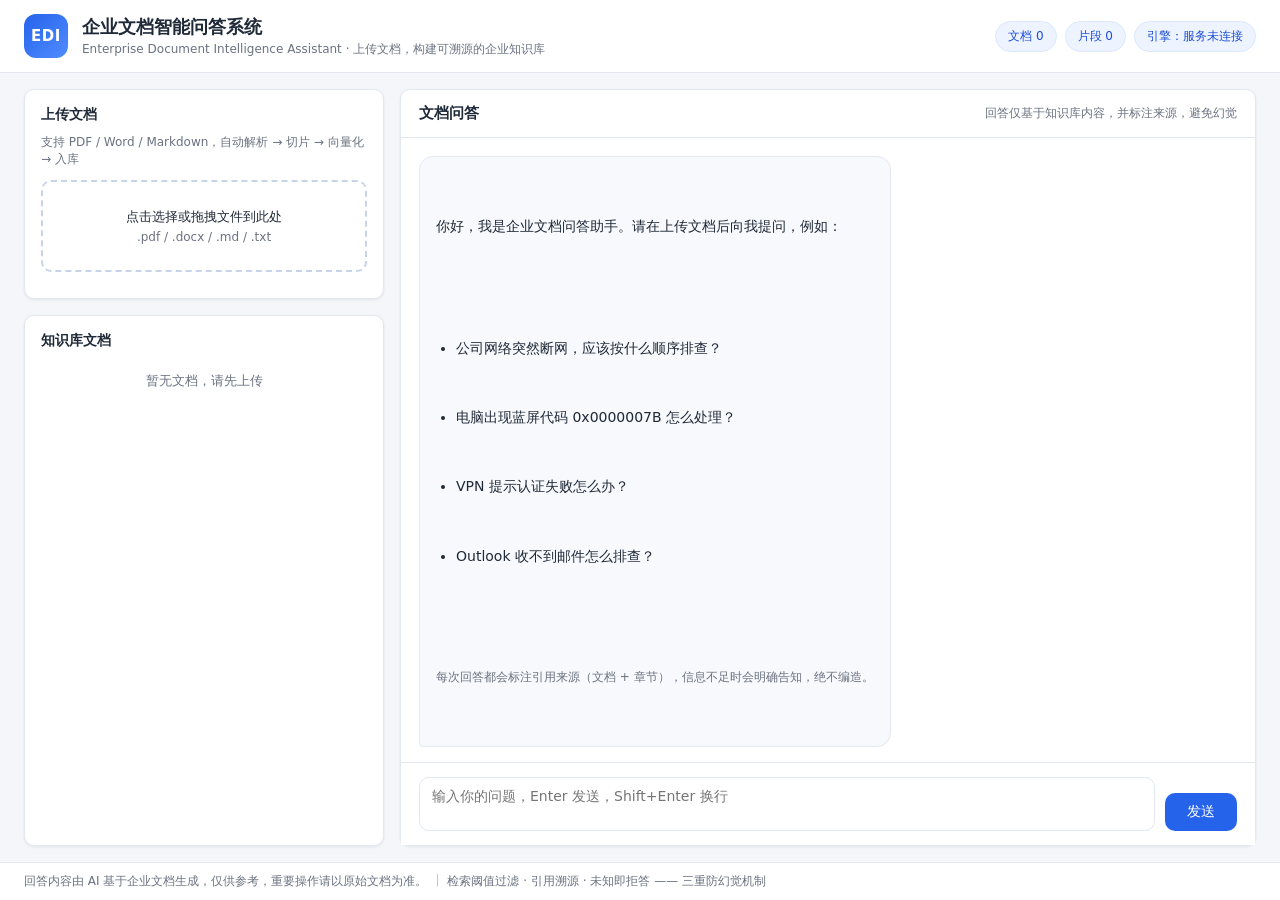
==== static/index.html @ 7032c1bd "Enterprise Document Intelligence Assistant 企业文档智能问答系统 - 上传 PDF/Word/Markdown，自动解析→切片→向量化→检索→AI回答 - 回" ====
<!DOCTYPE html>
<html lang="zh-CN">
<head>
  <meta charset="UTF-8" />
  <meta name="viewport" content="width=device-width, initial-scale=1.0" />
  <title>Enterprise Document Intelligence Assistant · 企业文档智能问答</title>
  <link rel="stylesheet" href="styles.css" />
</head>
<body>
  <header class="topbar">
    <div class="brand">
      <span class="logo">EDI</span>
      <div>
        <h1>企业文档智能问答系统</h1>
        <p class="subtitle">Enterprise Document Intelligence Assistant · 上传文档，构建可溯源的企业知识库</p>
      </div>
    </div>
    <div class="status-badges">
      <span class="badge" id="badge-docs" title="知识库中文档数量">文档 0</span>
      <span class="badge" id="badge-chunks" title="已切分的知识片段数量">片段 0</span>
      <span class="badge" id="badge-mode" title="当前回答引擎">引擎：离线演示</span>
    </div>
  </header>

  <main class="layout">
    <!-- 左侧：上传 + 文档管理 -->
    <aside class="sidebar">
      <section class="card upload-card">
        <h2>上传文档</h2>
        <p class="hint">支持 PDF / Word / Markdown，自动解析 → 切片 → 向量化 → 入库</p>
        <div class="dropzone" id="dropzone">
          <input type="file" id="file-input" multiple accept=".pdf,.docx,.doc,.md,.markdown,.txt" hidden />
          <div class="dz-inner">
            <strong>点击选择或拖拽文件到此处</strong>
            <span>.pdf / .docx / .md / .txt</span>
          </div>
        </div>
        <div id="upload-status" class="upload-status"></div>
      </section>

      <section class="card docs-card">
        <h2>知识库文档</h2>
        <ul id="doc-list" class="doc-list">
          <li class="empty">暂无文档，请先上传</li>
        </ul>
      </section>
    </aside>

    <!-- 右侧：对话 -->
    <section class="chat-area">
      <div class="chat-head">
        <h2>文档问答</h2>
        <span class="chat-tip">回答仅基于知识库内容，并标注来源，避免幻觉</span>
      </div>
      <div class="chat-scroll" id="chat-scroll">
        <div class="msg assistant intro">
          <div class="bubble">
            <p>你好，我是企业文档问答助手。请在上传文档后向我提问，例如：</p>
            <ul>
              <li>公司网络突然断网，应该按什么顺序排查？</li>
              <li>电脑出现蓝屏代码 0x0000007B 怎么处理？</li>
              <li>VPN 提示认证失败怎么办？</li>
              <li>Outlook 收不到邮件怎么排查？</li>
            </ul>
            <p class="tiny">每次回答都会标注引用来源（文档 + 章节），信息不足时会明确告知，绝不编造。</p>
          </div>
        </div>
      </div>
      <div class="composer">
        <textarea id="query-input" rows="2" placeholder="输入你的问题，Enter 发送，Shift+Enter 换行"></textarea>
        <button id="send-btn">发送</button>
      </div>
    </section>
  </main>

  <footer class="footer">
    <span>回答内容由 AI 基于企业文档生成，仅供参考，重要操作请以原始文档为准。</span>
    <span class="pipe">|</span>
    <span>检索阈值过滤 · 引用溯源 · 未知即拒答 —— 三重防幻觉机制</span>
  </footer>

  <script src="app.js"></script>
</body>
</html>
---- static/styles.css ----
/* Enterprise Document Intelligence Assistant —— 企业级简洁风格 */
:root {
  --primary: #2563eb;
  --primary-dark: #1d4ed8;
  --bg: #f4f6fa;
  --card: #ffffff;
  --border: #e3e8f0;
  --text: #1f2937;
  --text-2: #6b7280;
  --green: #16a34a;
  --red: #dc2626;
  --amber: #d97706;
  --radius: 10px;
  --shadow: 0 1px 3px rgba(16, 24, 40, .08);
}

* { box-sizing: border-box; margin: 0; padding: 0; }

html, body { height: 100%; }

body {
  font-family: "Segoe UI", "Microsoft YaHei", "PingFang SC", system-ui, sans-serif;
  background: var(--bg);
  color: var(--text);
  display: flex;
  flex-direction: column;
  min-height: 100vh;
}

/* ---------- 顶栏 ---------- */
.topbar {
  background: var(--card);
  border-bottom: 1px solid var(--border);
  padding: 14px 24px;
  display: flex;
  align-items: center;
  justify-content: space-between;
  gap: 16px;
  flex-wrap: wrap;
}
.brand { display: flex; align-items: center; gap: 14px; }
.logo {
  width: 44px; height: 44px; border-radius: 12px;
  background: linear-gradient(135deg, #2563eb, #4f8cff);
  color: #fff; font-weight: 700; font-size: 15px;
  display: flex; align-items: center; justify-content: center;
  letter-spacing: .5px;
}
.brand h1 { font-size: 18px; font-weight: 600; }
.brand .subtitle { font-size: 12px; color: var(--text-2); margin-top: 2px; }

.status-badges { display: flex; gap: 8px; flex-wrap: wrap; }
.badge {
  font-size: 12px; padding: 6px 12px; border-radius: 999px;
  background: #eef4ff; color: var(--primary-dark); border: 1px solid #dbe7ff;
  white-space: nowrap;
}

/* ---------- 布局 ---------- */
.layout {
  flex: 1;
  display: grid;
  grid-template-columns: 360px 1fr;
  gap: 16px;
  padding: 16px 24px;
  min-height: 0;
}

/* ---------- 卡片 ---------- */
.card {
  background: var(--card);
  border: 1px solid var(--border);
  border-radius: var(--radius);
  box-shadow: var(--shadow);
  padding: 16px;
}
.card h2 { font-size: 14px; font-weight: 600; margin-bottom: 10px; }
.hint { font-size: 12px; color: var(--text-2); margin-bottom: 12px; }

/* ---------- 上传 ---------- */
.sidebar { display: flex; flex-direction: column; gap: 16px; min-height: 0; }
.docs-card { flex: 1; display: flex; flex-direction: column; min-height: 0; }
.doc-list { list-style: none; overflow-y: auto; flex: 1; }
.doc-list .empty { color: var(--text-2); font-size: 13px; padding: 12px 0; text-align: center; }
.doc-item {
  display: flex; align-items: center; gap: 10px;
  padding: 10px 8px; border-bottom: 1px solid #f0f2f6; font-size: 13px;
}
.doc-item:last-child { border-bottom: none; }
.doc-icon {
  width: 32px; height: 32px; border-radius: 8px; flex-shrink: 0;
  display: flex; align-items: center; justify-content: center;
  font-size: 11px; font-weight: 700; color: #fff;
}
.doc-icon.pdf { background: #dc2626; }
.doc-icon.word { background: #2563eb; }
.doc-icon.md { background: #16a34a; }
.doc-icon.txt { background: #6b7280; }
.doc-info { flex: 1; min-width: 0; }
.doc-name { font-weight: 500; white-space: nowrap; overflow: hidden; text-overflow: ellipsis; }
.doc-meta { font-size: 11px; color: var(--text-2); }
.doc-del {
  border: none; background: none; color: #b0b7c3; cursor: pointer;
  font-size: 14px; padding: 4px 6px; border-radius: 6px;
}
.doc-del:hover { color: var(--red); background: #fef2f2; }

.dropzone {
  border: 2px dashed #c7d3e8; border-radius: var(--radius);
  padding: 26px 16px; text-align: center; cursor: pointer;
  transition: border-color .15s, background .15s;
}
.dropzone:hover, .dropzone.dragover { border-color: var(--primary); background: #f5f9ff; }
.dz-inner { display: flex; flex-direction: column; gap: 4px; }
.dz-inner strong { font-size: 13px; font-weight: 500; }
.dz-inner span { font-size: 12px; color: var(--text-2); }

.upload-status { margin-top: 10px; font-size: 12.5px; }
.upload-status .ok { color: var(--green); }
.upload-status .err { color: var(--red); }
.upload-status .pending { color: var(--amber); }

/* ---------- 对话区 ---------- */
.chat-area {
  display: flex; flex-direction: column; min-height: 0;
  background: var(--card); border: 1px solid var(--border);
  border-radius: var(--radius); box-shadow: var(--shadow);
}
.chat-head {
  padding: 14px 18px; border-bottom: 1px solid var(--border);
  display: flex; align-items: center; justify-content: space-between; gap: 12px; flex-wrap: wrap;
}
.chat-head h2 { font-size: 15px; }
.chat-tip { font-size: 12px; color: var(--text-2); }

.chat-scroll {
  flex: 1; overflow-y: auto; padding: 18px;
  display: flex; flex-direction: column; gap: 16px;
}

.msg { display: flex; }
.msg.user { justify-content: flex-end; }
.msg .bubble {
  max-width: 82%; padding: 12px 16px; border-radius: 14px;
  font-size: 14px; line-height: 1.65; white-space: pre-wrap; word-break: break-word;
}
.msg.user .bubble { background: var(--primary); color: #fff; border-bottom-right-radius: 4px; }
.msg.assistant .bubble { background: #f7f9fc; border: 1px solid var(--border); border-bottom-left-radius: 4px; }

.bubble ul { margin: 6px 0 0 20px; }
.tiny { font-size: 12px; color: var(--text-2); margin-top: 8px; }

/* 引用卡片 */
.citations { margin-top: 12px; display: flex; flex-direction: column; gap: 8px; }
.cite-title {
  font-size: 12px; color: var(--text-2); font-weight: 600;
  display: flex; align-items: center; gap: 6px;
}
.cite-card {
  border: 1px solid #e2e8f0; border-radius: 8px; padding: 10px 12px; background: #fff;
}
.cite-head { display: flex; align-items: center; gap: 8px; flex-wrap: wrap; }
.cite-doc { font-weight: 600; font-size: 13px; }
.tag {
  font-size: 10.5px; padding: 2px 8px; border-radius: 999px; font-weight: 600;
}
.tag.pdf { background: #fee2e2; color: #b91c1c; }
.tag.word { background: #dbeafe; color: #1d4ed8; }
.tag.md { background: #dcfce7; color: #15803d; }
.tag.txt { background: #f3f4f6; color: #374151; }
.cite-score { font-size: 11px; color: var(--text-2); margin-left: auto; }
.cite-sec { font-size: 12px; color: var(--text-2); margin-top: 4px; }
.cite-toggle {
  border: none; background: none; color: var(--primary); cursor: pointer;
  font-size: 12px; padding: 0; margin-top: 6px;
}
.cite-src {
  display: none; margin-top: 8px; padding: 8px 10px;
  background: #f8fafc; border-radius: 6px; font-size: 12px; color: #475569;
  max-height: 180px; overflow-y: auto; white-space: pre-wrap; word-break: break-word;
}
.cite-card.open .cite-src { display: block; }

/* 无依据回答样式 */
.msg.assistant.no-ground .bubble { border-color: #fde2e2; background: #fff8f8; }
.no-ground-note { color: #b91c1c; font-size: 12px; margin-top: 8px; }

/* 打字状态 */
.msg.assistant .bubble.typing::after {
  content: "…"; animation: blink 1s steps(2) infinite;
}
@keyframes blink { 50% { opacity: 0; } }

/* 输入区 */
.composer {
  display: flex; gap: 10px; padding: 14px 18px;
  border-top: 1px solid var(--border); background: #fff;
}
.composer textarea {
  flex: 1; resize: none; border: 1px solid var(--border); border-radius: 10px;
  padding: 10px 12px; font-size: 14px; font-family: inherit; outline: none;
  transition: border-color .15s;
}
.composer textarea:focus { border-color: var(--primary); }
#send-btn {
  align-self: flex-end; padding: 10px 22px; border: none; border-radius: 10px;
  background: var(--primary); color: #fff; font-size: 14px; cursor: pointer;
}
#send-btn:hover { background: var(--primary-dark); }
#send-btn:disabled { background: #9db9f0; cursor: not-allowed; }

/* ---------- 页脚 ---------- */
.footer {
  padding: 10px 24px; font-size: 12px; color: var(--text-2);
  border-top: 1px solid var(--border); background: var(--card);
  display: flex; gap: 8px; flex-wrap: wrap;
}
.pipe { opacity: .4; }

/* 响应式 */
@media (max-width: 900px) {
  .layout { grid-template-columns: 1fr; }
  .sidebar { max-height: 420px; }
  .msg .bubble { max-width: 95%; }
}
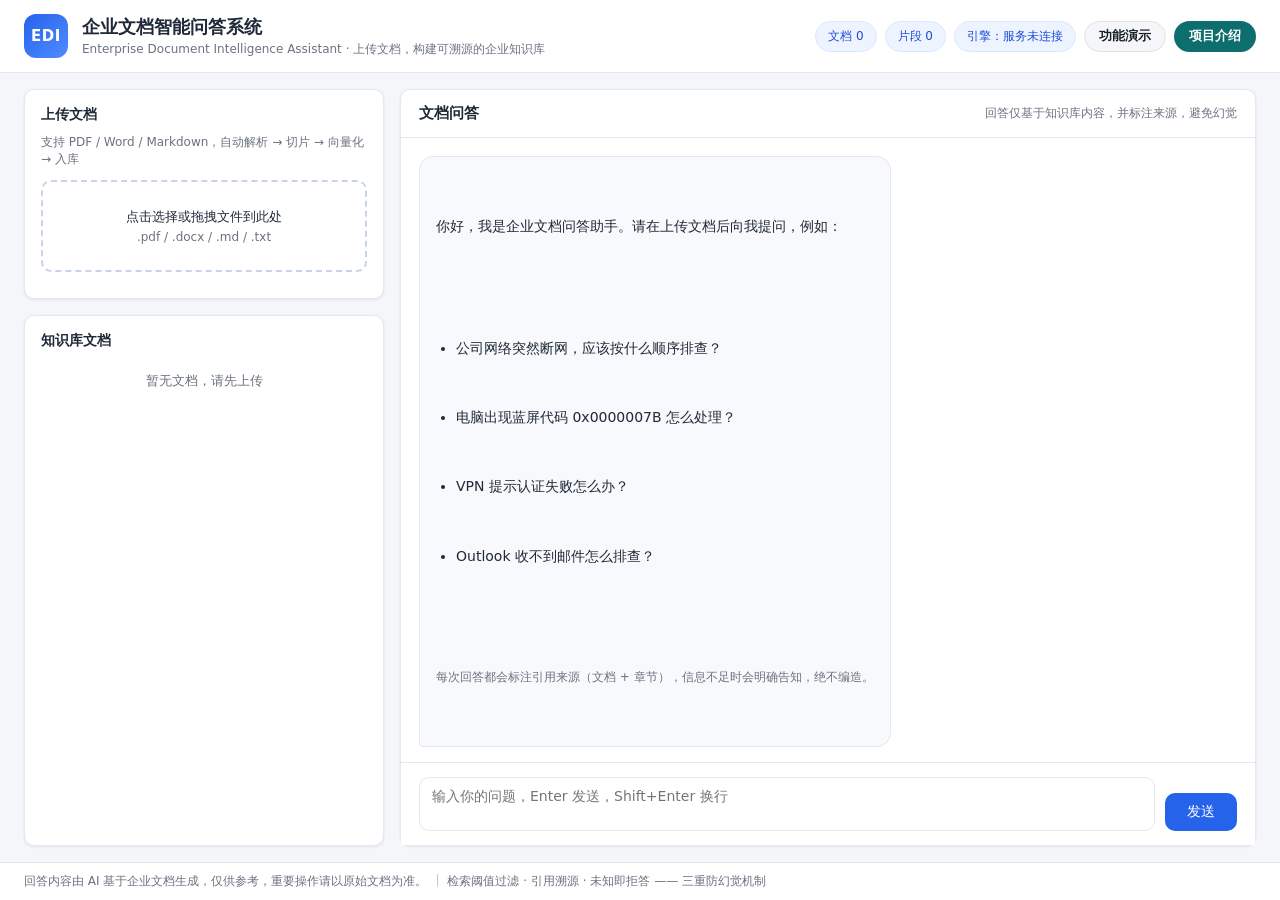
==== commit e5694c58: "feat: 展示页与功能页优化——工程加固章节 + 三页互通 showcase: 新增 04 工程加固章节（8 项企业级防御：引用编号一致/旧配置兼容/API容错/并发写锁/上传治理/演示页可删/阈值" ====
--- a/static/index.html
+++ b/static/index.html
@@ -5,6 +5,19 @@
   <meta name="viewport" content="width=device-width, initial-scale=1.0" />
   <title>Enterprise Document Intelligence Assistant · 企业文档智能问答</title>
   <link rel="stylesheet" href="styles.css" />
+  <style>
+    /* 互通按钮（保留原版式，仅新增入口） */
+    .topbar { gap: 12px; }
+    .nav-actions { display: flex; gap: 8px; align-items: center; flex-wrap: wrap; }
+    .nav-link {
+      font-size: 12.5px; font-weight: 600; padding: 6px 14px; border-radius: 999px;
+      border: 1px solid var(--line, #E4E2DA); background: var(--bg, #F6F5F1); color: var(--text-1, #182026);
+      text-decoration: none; transition: all .15s ease;
+    }
+    .nav-link:hover { border-color: var(--accent, #0E6E6E); color: var(--accent, #0E6E6E); text-decoration: none; }
+    .nav-link.primary { background: var(--accent, #0E6E6E); color: #fff; border-color: transparent; }
+    .nav-link.primary:hover { background: var(--accent-deep, #0A5454); color: #fff; }
+  </style>
 </head>
 <body>
   <header class="topbar">
@@ -18,7 +31,11 @@
     <div class="status-badges">
       <span class="badge" id="badge-docs" title="知识库中文档数量">文档 0</span>
       <span class="badge" id="badge-chunks" title="已切分的知识片段数量">片段 0</span>
-      <span class="badge" id="badge-mode" title="当前回答引擎">引擎：离线演示</span>
+      <span class="badge" id="badge-mode" title="当前模型与向量引擎">模型：加载中…</span>
+      <div class="nav-actions">
+        <a class="nav-link" href="/demo.html" title="功能演示页：演示问题一键提问 + 真实上传">功能演示</a>
+        <a class="nav-link primary" href="/showcase.html" title="项目介绍：企业 AI 应用案例展示页">项目介绍</a>
+      </div>
     </div>
   </header>
 
